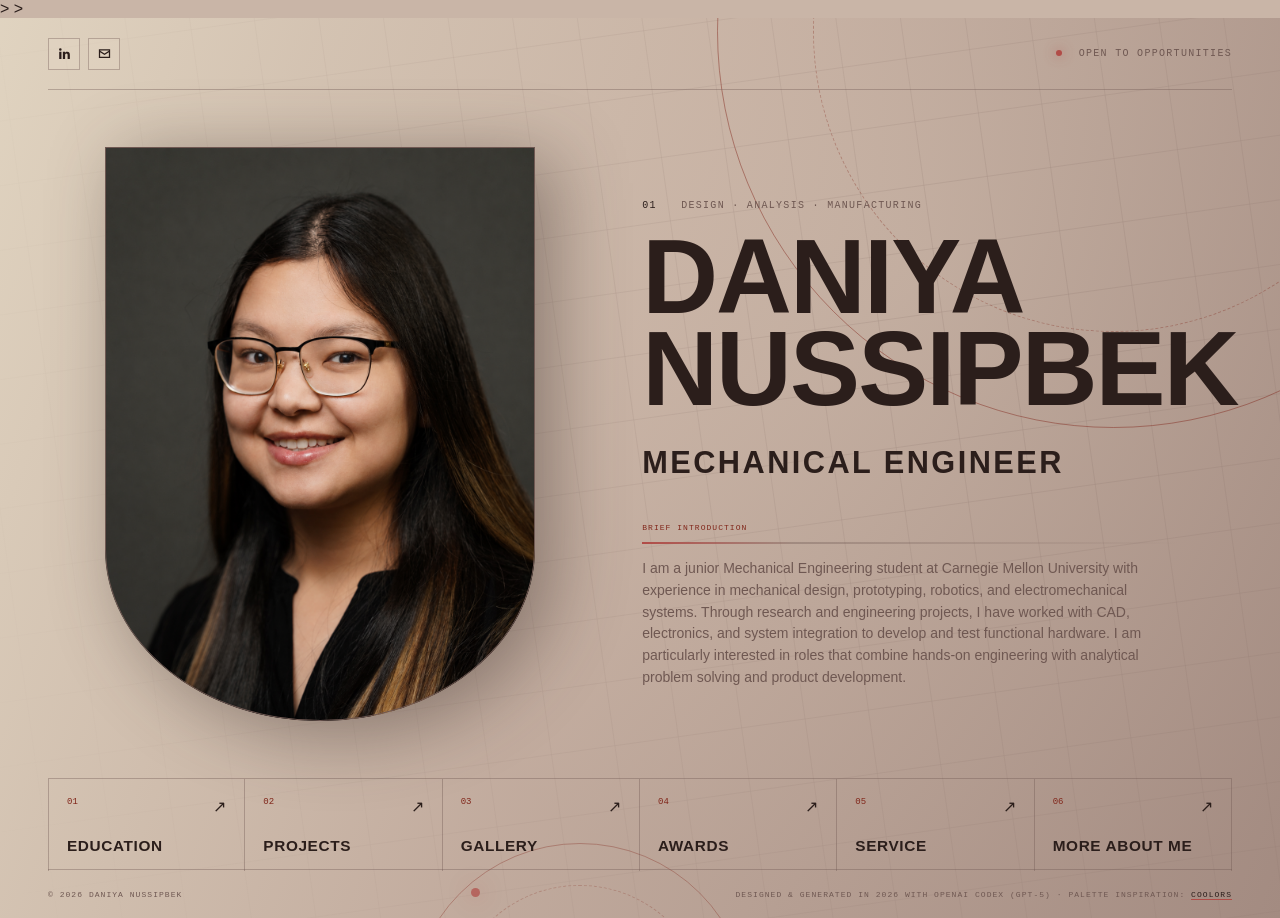
==== index.html @ f83c0a3a "Add rock trivia project" ====
<!doctype html>
<html lang="en">
<head> <!-- behind scenes setup-->>
  <meta charset="utf-8">
  <meta name="viewport" content="width=device-width, initial-scale=1">
  <meta name="description" content="Mechanical engineering portfolio of Daniya Nussipbek.">
  <title>Daniya Nussipbek | Mechanical Engineer</title> <!-- webpage title-->>
  <style>
    :root {
      --ink: #2b1e1b;
      --muted: #6f5852;
      --dim: #81271b;
      --line: rgba(111, 88, 82, 0.38);
      --accent: #b14c47;
      --accent-deep: #81271b;
      --background: #c9b5a7;
      --frame-line: #6f5852;
    }

    * { box-sizing: border-box; }
    html { scroll-behavior: smooth; }
    body {
      margin: 0;
      overflow: hidden;
      background: var(--background);
      color: var(--ink);
      font-family: Inter, "Helvetica Neue", Arial, sans-serif;
    }
    a { color: inherit; text-decoration: none; }

    .site-shell {
      height: 100svh;
      position: relative;
      isolation: isolate;
      overflow: hidden;
      display: grid;
      grid-template-rows: 72px minmax(0, 1fr) 92px 48px;
      background:
        linear-gradient(110deg, rgba(228,216,196,.94), rgba(200,178,164,.84) 48%, rgba(163,139,129,.90)),
        radial-gradient(circle at 72% 28%, #e4d8c4, #a38b81 58%);
    }

    .ambient-grid {
      position: absolute;
      z-index: -3;
      inset: -55%;
      opacity: .38;
      background-image:
        linear-gradient(var(--line) 1px, transparent 1px),
        linear-gradient(90deg, var(--line) 1px, transparent 1px);
      background-size: 64px 64px;
      transform: rotate(-8deg);
      animation: drift-grid 24s linear infinite;
      mask-image: radial-gradient(circle at 64% 45%, black, transparent 58%);
    }

    .orbital {
      position: absolute;
      z-index: -2;
      border: 1px solid rgba(129,39,27,.46);
      border-radius: 50%;
      pointer-events: none;
    }
    .orbital::before,
    .orbital::after {
      content: "";
      position: absolute;
      border-radius: 50%;
    }
    .orbital::before {
      inset: 12%;
      border: 1px dashed rgba(129,39,27,.32);
    }
    .orbital::after {
      width: 9px;
      height: 9px;
      top: 13%;
      left: 18%;
      background: var(--accent);
      box-shadow: 0 0 24px rgba(177,76,71,.9);
    }
    .orbital-one {
      width: min(62vw, 840px);
      aspect-ratio: 1;
      right: -18vw;
      top: -30vw;
      animation: orbit 32s linear infinite;
    }
    .orbital-two {
      width: 340px;
      aspect-ratio: 1;
      left: 32%;
      bottom: -265px;
      opacity: .72;
      animation: orbit-reverse 25s linear infinite;
    }

    .topbar,
    .hero,
    .section-nav,
    .site-footer {
      width: min(1420px, calc(100% - 96px));
      margin-inline: auto;
    }

    .topbar {
      height: 72px;
      display: flex;
      align-items: center;
      justify-content: space-between;
      gap: 18px;
      border-bottom: 1px solid var(--line);
    }
    .contact-links {
      display: flex;
      align-items: center;
      gap: 8px;
    }
    .contact-link {
      display: inline-flex;
      align-items: center;
      justify-content: center;
      width: 32px;
      height: 32px;
      padding: 0;
      border: 1px solid var(--line);
      color: var(--ink);
      background: rgba(228,216,196,.28);
      transition: color .2s ease, background .2s ease, border-color .2s ease;
    }
    .contact-link svg {
      width: 15px;
      height: 15px;
      fill: currentColor;
    }
    .contact-link:hover,
    .contact-link:focus-visible {
      color: var(--cream);
      background: var(--ink);
      border-color: var(--ink);
      outline: none;
    }
    .status {
      color: var(--muted);
      font: 10px ui-monospace, SFMono-Regular, Menlo, Consolas, monospace;
      text-transform: uppercase;
      letter-spacing: .13em;
    }
    .status i {
      display: inline-block;
      width: 6px;
      height: 6px;
      margin-right: 9px;
      border-radius: 50%;
      background: var(--accent);
      box-shadow: 0 0 12px rgba(177,76,71,.8);
    }

    .hero {
      min-height: 0;
      height: 100%;
      display: grid;
      grid-template-columns: minmax(360px, .9fr) minmax(500px, 1.1fr);
      align-items: end;
      gap: clamp(50px, 8vw, 140px);
      padding: 28px 4vw;
    }

    .portrait-column {
      align-self: stretch;
      display: flex;
      align-items: center;
      justify-content: center;
    }
    .portrait-frame {
      position: relative;
      width: min(100%, 430px, calc((100svh - 268px) * .75));
      aspect-ratio: 1086 / 1448;
    }
    .portrait-cutout {
      position: absolute;
      inset: 0;
      overflow: hidden;
      border-radius: 0 0 50% 50% / 0 0 30% 30%;
      background:
        radial-gradient(ellipse at 50% 35%, #a38b81 0 20%, transparent 20.5%),
        radial-gradient(ellipse at 50% 104%, #6f5852 0 48%, transparent 48.5%);
      filter: drop-shadow(18px 12px 36px rgba(43,30,27,.40));
    }
    .portrait-cutout::after {
      content: "";
      position: absolute;
      z-index: 3;
      inset: 0;
      pointer-events: none;
      border: 1px solid var(--frame-line);
      border-radius: inherit;
    }
    .portrait-cutout img {
      position: absolute;
      z-index: 2;
      inset: 0;
      width: 100%;
      height: 100%;
      object-fit: contain;
      object-position: center top;
    }
    .portrait-placeholder {
      position: absolute;
      z-index: 1;
      left: 50%;
      top: 50%;
      width: 210px;
      transform: translate(-50%, -30%);
      text-align: center;
      color: #e4d8c4;
    }
    .portrait-placeholder strong {
      display: block;
      margin: 12px 0 9px;
      font-family: "Arial Narrow", "Roboto Condensed", Arial, sans-serif;
      font-size: 25px;
      line-height: .95;
      text-transform: uppercase;
    }
    .portrait-placeholder small { font-size: 10px; color: #e4d8c4; opacity: .76; }
    .placeholder-code,
    .eyebrow,
    .intro-label,
    .site-footer {
      font-family: ui-monospace, SFMono-Regular, Menlo, Consolas, monospace;
      text-transform: uppercase;
      letter-spacing: .13em;
    }
    .placeholder-code { color: #e4d8c4; font-size: 9px; }
    .hero-copy { align-self: center; padding-top: 20px; }
    .eyebrow { margin: 0 0 20px; color: var(--muted); font-size: 10px; }
    .eyebrow span { color: var(--ink); margin-right: 17px; }
    h1 {
      margin: 0;
      font-family: "Arial Narrow", "Roboto Condensed", Impact, sans-serif;
      font-size: clamp(78px, 8.2vw, 132px);
      font-weight: 700;
      line-height: .88;
      letter-spacing: -.018em;
      text-transform: uppercase;
    }
    .role {
      margin: 30px 0 0;
      color: var(--ink);
      font-family: "Arial Narrow", "Roboto Condensed", Arial, sans-serif;
      font-size: clamp(24px, 2.4vw, 38px);
      font-weight: 600;
      letter-spacing: .08em;
      text-transform: uppercase;
    }
    .intro-block { margin-top: 42px; max-width: 600px; }
    .intro-label { display: block; margin-bottom: 10px; color: var(--dim); font-size: 8px; }
    .intro-line { height: 2px; background: linear-gradient(90deg, var(--accent), var(--line) 28%, transparent); }
    .intro-placeholder {
      margin: 14px 0 0;
      color: var(--muted);
      font-family: "Avenir Next", Avenir, "Helvetica Neue", Arial, sans-serif;
      font-size: 14px;
      font-weight: 500;
      line-height: 1.55;
      letter-spacing: 0;
    }

    .section-nav {
      display: grid;
      grid-template-columns: repeat(6, 1fr);
      border-top: 1px solid var(--line);
      border-bottom: 1px solid var(--line);
    }
    .section-link {
      min-height: 0;
      height: 92px;
      padding: 18px 18px 16px;
      display: grid;
      grid-template-columns: 1fr auto;
      grid-template-rows: auto 1fr;
      border-right: 1px solid var(--line);
      transition: background .25s ease, color .25s ease;
    }
    .section-link:first-child { border-left: 1px solid var(--line); }
    .section-link:hover,
    .section-link:focus-visible {
      background: var(--ink);
      color: #e4d8c4;
      outline: none;
    }
    .section-link:hover .section-index,
    .section-link:focus-visible .section-index { color: #e4d8c4; }
    .section-index { color: var(--dim); font: 9px ui-monospace, SFMono-Regular, Menlo, monospace; }
    .section-arrow { font-size: 16px; }
    .section-label {
      align-self: end;
      font-family: "Arial Narrow", "Roboto Condensed", Arial, sans-serif;
      font-size: clamp(14px, 1.2vw, 18px);
      font-weight: 700;
      text-transform: uppercase;
      letter-spacing: .04em;
    }

    .site-footer {
      min-height: 0;
      height: 48px;
      display: flex;
      align-items: center;
      justify-content: space-between;
      gap: 24px;
      color: var(--muted);
      font-size: 8px;
    }
    .site-footer a { color: var(--ink); border-bottom: 1px solid var(--accent); }

    @keyframes drift-grid { to { transform: rotate(-8deg) translate3d(64px,64px,0); } }
    @keyframes orbit { to { transform: rotate(360deg); } }
    @keyframes orbit-reverse { to { transform: rotate(-360deg); } }

    @media (min-width: 701px) and (max-height: 760px) {
      body {
        overflow-x: hidden;
        overflow-y: auto;
      }
      .site-shell {
        height: auto;
        min-height: 100svh;
        grid-template-rows: 72px auto 92px 48px;
      }
      .hero {
        height: auto;
        min-height: 560px;
      }
      .portrait-frame {
        width: min(100%, 430px);
      }
    }

    @media (max-width: 1020px) {
      .topbar, .hero, .section-nav, .site-footer { width: min(100% - 48px, 900px); }
      .hero { grid-template-columns: .85fr 1.15fr; gap: 36px; padding-inline: 0; }
      h1 { font-size: clamp(62px, 9vw, 92px); }
    }

    @media (max-width: 700px) {
      body { overflow: auto; }
      .site-shell { height: auto; min-height: 100svh; display: block; }
      .topbar, .hero, .section-nav, .site-footer { width: calc(100% - 36px); }
      .topbar { height: 76px; }
      .contact-link { width: 30px; height: 30px; }
      .status { font-size: 8px; letter-spacing: .08em; }
      .hero { min-height: 0; grid-template-columns: 1fr; gap: 38px; padding: 42px 0 46px; }
      .hero-copy { grid-row: 1; }
      h1 { font-size: clamp(61px, 20vw, 98px); }
      .role { margin-top: 22px; }
      .intro-block { margin-top: 30px; }
      .portrait-column { grid-row: 2; }
      .portrait-frame { width: min(100%, 430px); margin-inline: auto; }
      .section-nav { grid-template-columns: repeat(2, 1fr); }
      .section-link { min-height: 106px; height: auto; }
      .section-link:nth-child(3) { border-right: 1px solid var(--line); }
      .section-link:nth-child(even) { border-right: 0; }
      .site-footer { padding: 24px 0; flex-direction: column; align-items: flex-start; }
    }

    @media (prefers-reduced-motion: reduce) {
      .ambient-grid, .orbital { animation: none; }
      html { scroll-behavior: auto; }
    }
  </style>
</head>
<body>
  <main class="site-shell">
    <div class="ambient-grid" aria-hidden="true"></div>
    <div class="orbital orbital-one" aria-hidden="true"></div>
    <div class="orbital orbital-two" aria-hidden="true"></div>

    <header class="topbar">
      <nav class="contact-links" aria-label="Contact links">
        <a class="contact-link" href="https://www.linkedin.com/in/ns-daniya/" target="_blank" rel="noreferrer" aria-label="LinkedIn profile" title="LinkedIn">
          <svg viewBox="0 0 24 24" aria-hidden="true"><path d="M5.34 3.6a2.07 2.07 0 1 1 0 4.14 2.07 2.07 0 0 1 0-4.14ZM3.55 9.31h3.58V20.8H3.55V9.31Zm5.82 0h3.43v1.57h.05c.48-.91 1.65-1.87 3.4-1.87 3.63 0 4.3 2.39 4.3 5.5v6.29h-3.57v-5.57c0-1.33-.03-3.04-1.86-3.04-1.86 0-2.14 1.45-2.14 2.94v5.67H9.37V9.31Z"/></svg>
        </a>
        <a class="contact-link" href="mailto:ns.daniya@gmail.com" aria-label="Email ns.daniya@gmail.com" title="Email">
          <svg viewBox="0 0 24 24" aria-hidden="true"><path d="M3 5h18v14H3V5Zm2 2v.48l7 4.5 7-4.5V7H5Zm14 10V9.85l-7 4.5-7-4.5V17h14Z"/></svg>
        </a>
      </nav>
      <span class="status"><i></i> Open to opportunities</span>
    </header>

    <section class="hero" aria-labelledby="hero-title">
      <div class="portrait-column">
        <div class="portrait-frame">
          <div class="portrait-cutout">
            <div class="portrait-placeholder">
              <span class="placeholder-code">IMG_01</span>
              <strong>Your cut-out<br>headshot</strong>
              <small>Save your image as Headshot.png</small>
            </div>
            <img src="images/Headshot.png" alt="Portrait of Daniya Nussipbek" onerror="this.style.display='none'">
          </div>
        </div>
      </div>

      <div class="hero-copy">
        <p class="eyebrow"><span>01</span> Design · Analysis · Manufacturing</p>
        <h1 id="hero-title">Daniya<br>Nussipbek</h1>
        <p class="role">Mechanical Engineer</p>
        <div class="intro-block">
          <span class="intro-label">Brief introduction</span>
          <div class="intro-line" aria-hidden="true"></div>
          <p class="intro-placeholder">I am a junior Mechanical Engineering student at Carnegie Mellon University with experience in mechanical design, prototyping, robotics, and electromechanical systems. Through research and engineering projects, I have worked with CAD, electronics, and system integration to develop and test functional hardware. I am particularly interested in roles that combine hands-on engineering with analytical problem solving and product development.</p>
        </div>
      </div>
    </section>

    <nav class="section-nav" aria-label="Portfolio sections">
      <a class="section-link" href="education.html"><span class="section-index">01</span><span class="section-arrow" aria-hidden="true">↗</span><span class="section-label">Education</span></a>
      <a class="section-link" href="projects.html"><span class="section-index">02</span><span class="section-arrow" aria-hidden="true">↗</span><span class="section-label">Projects</span></a>
      <a class="section-link" href="gallery.html"><span class="section-index">03</span><span class="section-arrow" aria-hidden="true">↗</span><span class="section-label">Gallery</span></a>
      <a class="section-link" href="awards.html"><span class="section-index">04</span><span class="section-arrow" aria-hidden="true">↗</span><span class="section-label">Awards</span></a>
      <a class="section-link" href="service.html"><span class="section-index">05</span><span class="section-arrow" aria-hidden="true">↗</span><span class="section-label">Service</span></a>
      <a class="section-link" href="more-about-me.html"><span class="section-index">06</span><span class="section-arrow" aria-hidden="true">↗</span><span class="section-label">More About Me</span></a>
    </nav>

    <footer class="site-footer">
      <span>© 2026 Daniya Nussipbek</span>
      <span>Designed &amp; generated in 2026 with OpenAI Codex (GPT-5) · Palette inspiration: <a href="https://coolors.co/" target="_blank" rel="noreferrer">Coolors</a></span>
    </footer>
  </main>
</body>
</html>
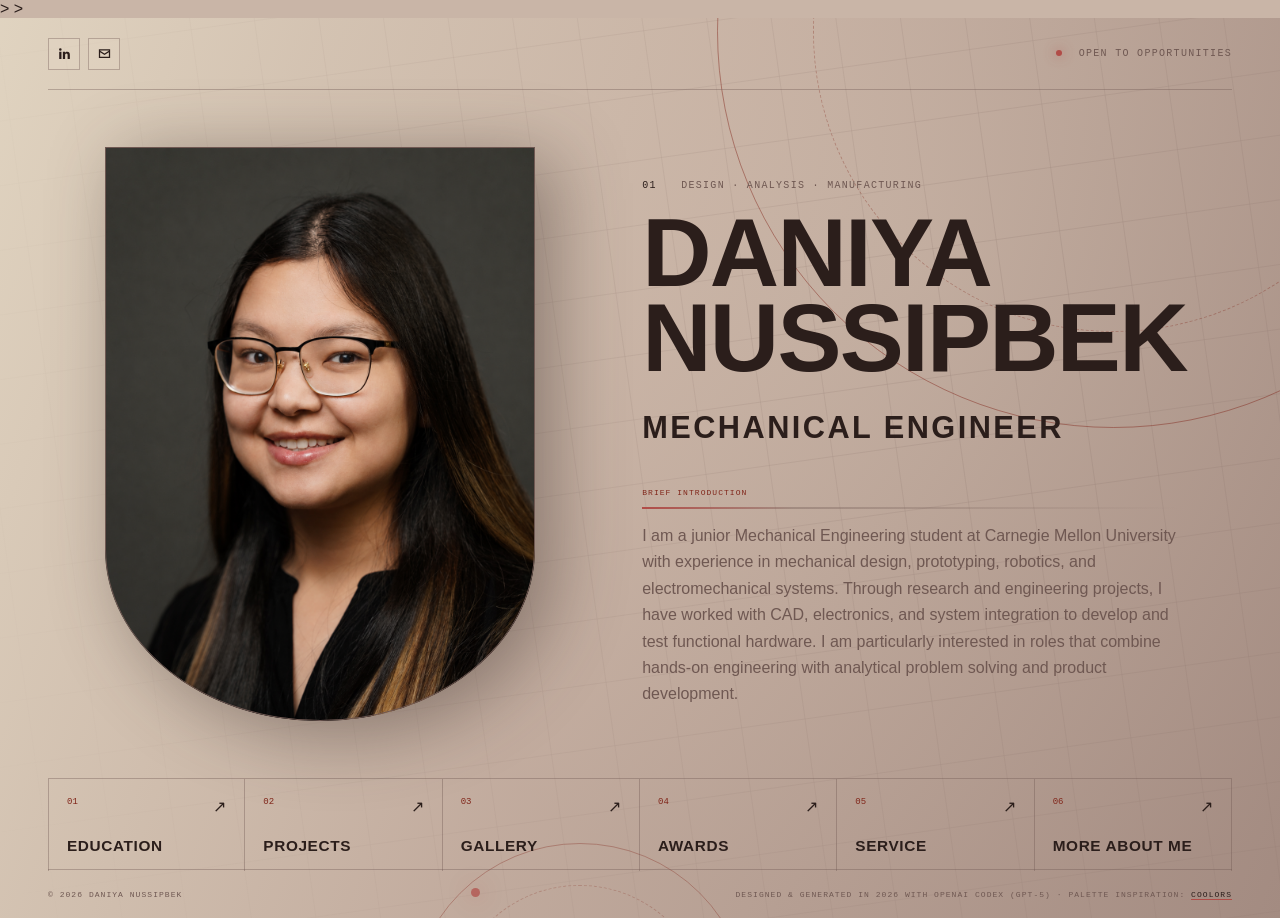
==== commit f07607fd: "Update project" ====
--- a/index.html
+++ b/index.html
@@ -239,7 +239,7 @@
     h1 {
       margin: 0;
       font-family: "Arial Narrow", "Roboto Condensed", Impact, sans-serif;
-      font-size: clamp(78px, 8.2vw, 132px);
+      font-size: clamp(72px, 7.5vw, 120px);
       font-weight: 700;
       line-height: .88;
       letter-spacing: -.018em;
@@ -261,9 +261,9 @@
       margin: 14px 0 0;
       color: var(--muted);
       font-family: "Avenir Next", Avenir, "Helvetica Neue", Arial, sans-serif;
-      font-size: 14px;
+      font-size: 16px;
       font-weight: 500;
-      line-height: 1.55;
+      line-height: 1.65;
       letter-spacing: 0;
     }
 
@@ -341,7 +341,7 @@
     @media (max-width: 1020px) {
       .topbar, .hero, .section-nav, .site-footer { width: min(100% - 48px, 900px); }
       .hero { grid-template-columns: .85fr 1.15fr; gap: 36px; padding-inline: 0; }
-      h1 { font-size: clamp(62px, 9vw, 92px); }
+      h1 { font-size: clamp(58px, 8.3vw, 84px); }
     }
 
     @media (max-width: 700px) {
@@ -353,7 +353,7 @@
       .status { font-size: 8px; letter-spacing: .08em; }
       .hero { min-height: 0; grid-template-columns: 1fr; gap: 38px; padding: 42px 0 46px; }
       .hero-copy { grid-row: 1; }
-      h1 { font-size: clamp(61px, 20vw, 98px); }
+      h1 { font-size: clamp(56px, 18vw, 86px); }
       .role { margin-top: 22px; }
       .intro-block { margin-top: 30px; }
       .portrait-column { grid-row: 2; }
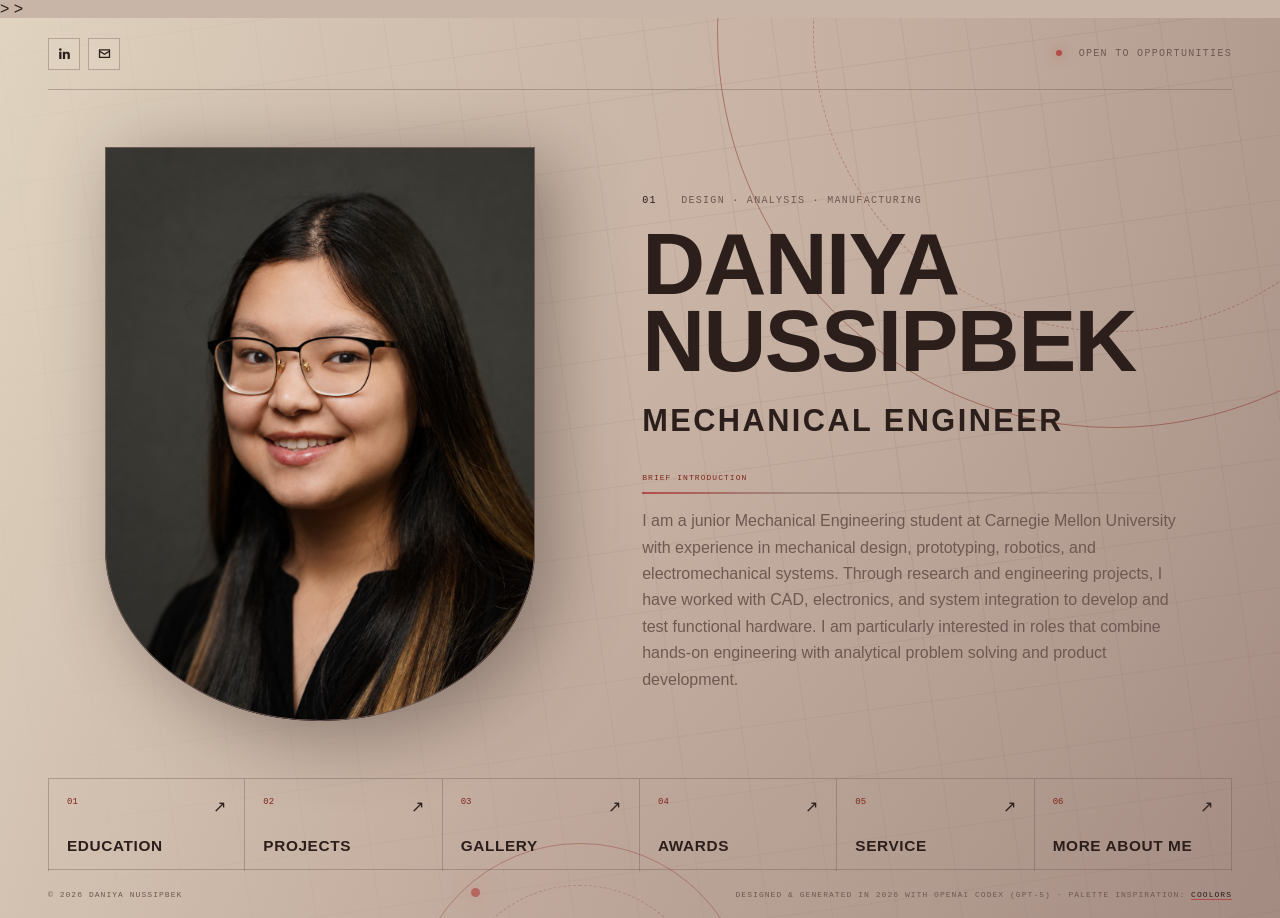
==== commit 752da7eb: "Update project" ====
--- a/index.html
+++ b/index.html
@@ -239,14 +239,14 @@
     h1 {
       margin: 0;
       font-family: "Arial Narrow", "Roboto Condensed", Impact, sans-serif;
-      font-size: clamp(72px, 7.5vw, 120px);
+      font-size: clamp(66px, 6.8vw, 108px);
       font-weight: 700;
       line-height: .88;
       letter-spacing: -.018em;
       text-transform: uppercase;
     }
     .role {
-      margin: 30px 0 0;
+      margin: 24px 0 0;
       color: var(--ink);
       font-family: "Arial Narrow", "Roboto Condensed", Arial, sans-serif;
       font-size: clamp(24px, 2.4vw, 38px);
@@ -254,7 +254,7 @@
       letter-spacing: .08em;
       text-transform: uppercase;
     }
-    .intro-block { margin-top: 42px; max-width: 600px; }
+    .intro-block { margin-top: 34px; max-width: 600px; }
     .intro-label { display: block; margin-bottom: 10px; color: var(--dim); font-size: 8px; }
     .intro-line { height: 2px; background: linear-gradient(90deg, var(--accent), var(--line) 28%, transparent); }
     .intro-placeholder {
@@ -341,7 +341,7 @@
     @media (max-width: 1020px) {
       .topbar, .hero, .section-nav, .site-footer { width: min(100% - 48px, 900px); }
       .hero { grid-template-columns: .85fr 1.15fr; gap: 36px; padding-inline: 0; }
-      h1 { font-size: clamp(58px, 8.3vw, 84px); }
+      h1 { font-size: clamp(54px, 7.7vw, 78px); }
     }
 
     @media (max-width: 700px) {
@@ -353,7 +353,7 @@
       .status { font-size: 8px; letter-spacing: .08em; }
       .hero { min-height: 0; grid-template-columns: 1fr; gap: 38px; padding: 42px 0 46px; }
       .hero-copy { grid-row: 1; }
-      h1 { font-size: clamp(56px, 18vw, 86px); }
+      h1 { font-size: clamp(52px, 16.5vw, 80px); }
       .role { margin-top: 22px; }
       .intro-block { margin-top: 30px; }
       .portrait-column { grid-row: 2; }
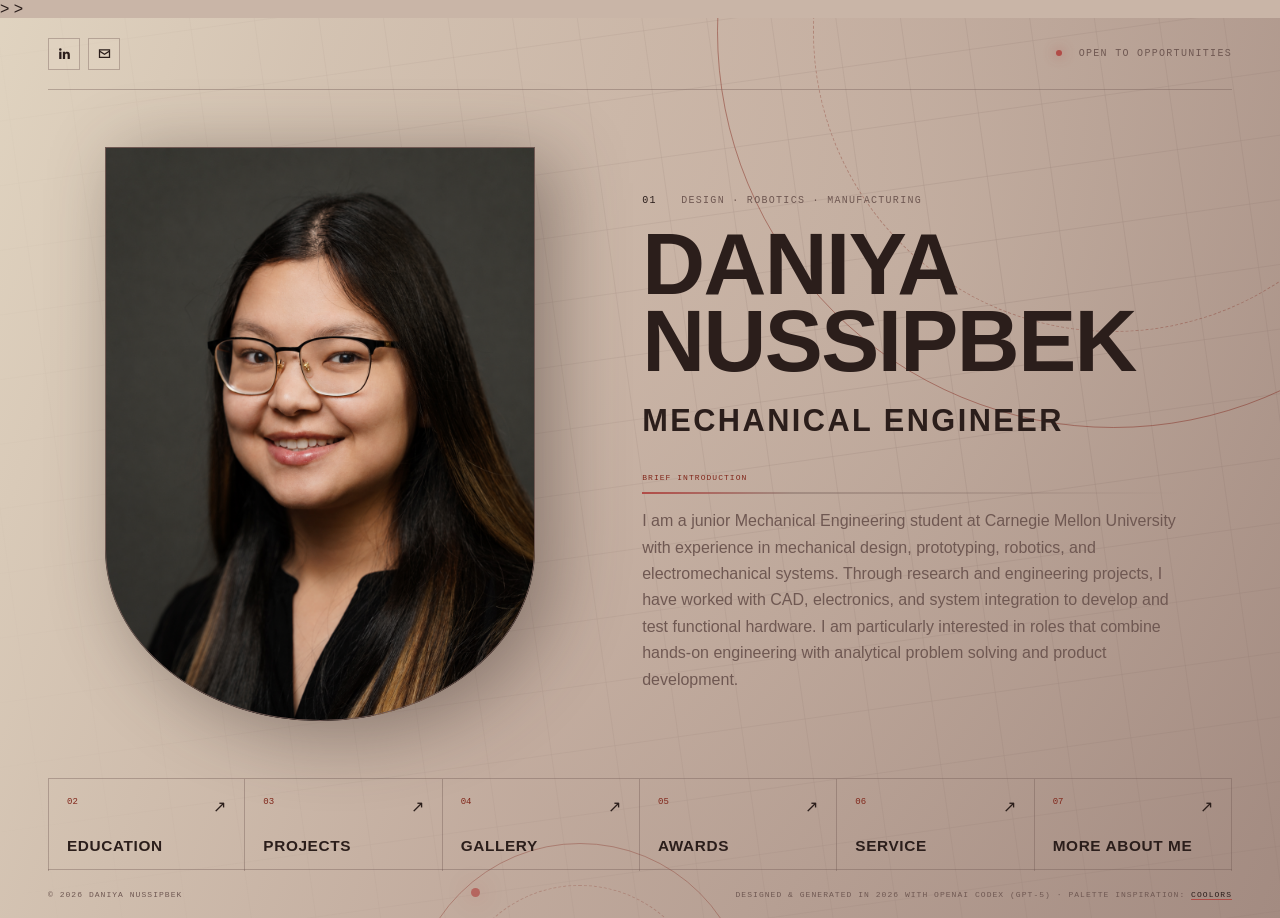
==== commit 379d61d1: "Update project" ====
--- a/index.html
+++ b/index.html
@@ -404,7 +404,7 @@
       </div>
 
       <div class="hero-copy">
-        <p class="eyebrow"><span>01</span> Design · Analysis · Manufacturing</p>
+        <p class="eyebrow"><span>01</span> Design · Robotics · Manufacturing</p>
         <h1 id="hero-title">Daniya<br>Nussipbek</h1>
         <p class="role">Mechanical Engineer</p>
         <div class="intro-block">
@@ -416,12 +416,12 @@
     </section>
 
     <nav class="section-nav" aria-label="Portfolio sections">
-      <a class="section-link" href="education.html"><span class="section-index">01</span><span class="section-arrow" aria-hidden="true">↗</span><span class="section-label">Education</span></a>
-      <a class="section-link" href="projects.html"><span class="section-index">02</span><span class="section-arrow" aria-hidden="true">↗</span><span class="section-label">Projects</span></a>
-      <a class="section-link" href="gallery.html"><span class="section-index">03</span><span class="section-arrow" aria-hidden="true">↗</span><span class="section-label">Gallery</span></a>
-      <a class="section-link" href="awards.html"><span class="section-index">04</span><span class="section-arrow" aria-hidden="true">↗</span><span class="section-label">Awards</span></a>
-      <a class="section-link" href="service.html"><span class="section-index">05</span><span class="section-arrow" aria-hidden="true">↗</span><span class="section-label">Service</span></a>
-      <a class="section-link" href="more-about-me.html"><span class="section-index">06</span><span class="section-arrow" aria-hidden="true">↗</span><span class="section-label">More About Me</span></a>
+      <a class="section-link" href="education.html"><span class="section-index">02</span><span class="section-arrow" aria-hidden="true">↗</span><span class="section-label">Education</span></a>
+      <a class="section-link" href="projects.html"><span class="section-index">03</span><span class="section-arrow" aria-hidden="true">↗</span><span class="section-label">Projects</span></a>
+      <a class="section-link" href="gallery.html"><span class="section-index">04</span><span class="section-arrow" aria-hidden="true">↗</span><span class="section-label">Gallery</span></a>
+      <a class="section-link" href="awards.html"><span class="section-index">05</span><span class="section-arrow" aria-hidden="true">↗</span><span class="section-label">Awards</span></a>
+      <a class="section-link" href="service.html"><span class="section-index">06</span><span class="section-arrow" aria-hidden="true">↗</span><span class="section-label">Service</span></a>
+      <a class="section-link" href="more-about-me.html"><span class="section-index">07</span><span class="section-arrow" aria-hidden="true">↗</span><span class="section-label">More About Me</span></a>
     </nav>
 
     <footer class="site-footer">
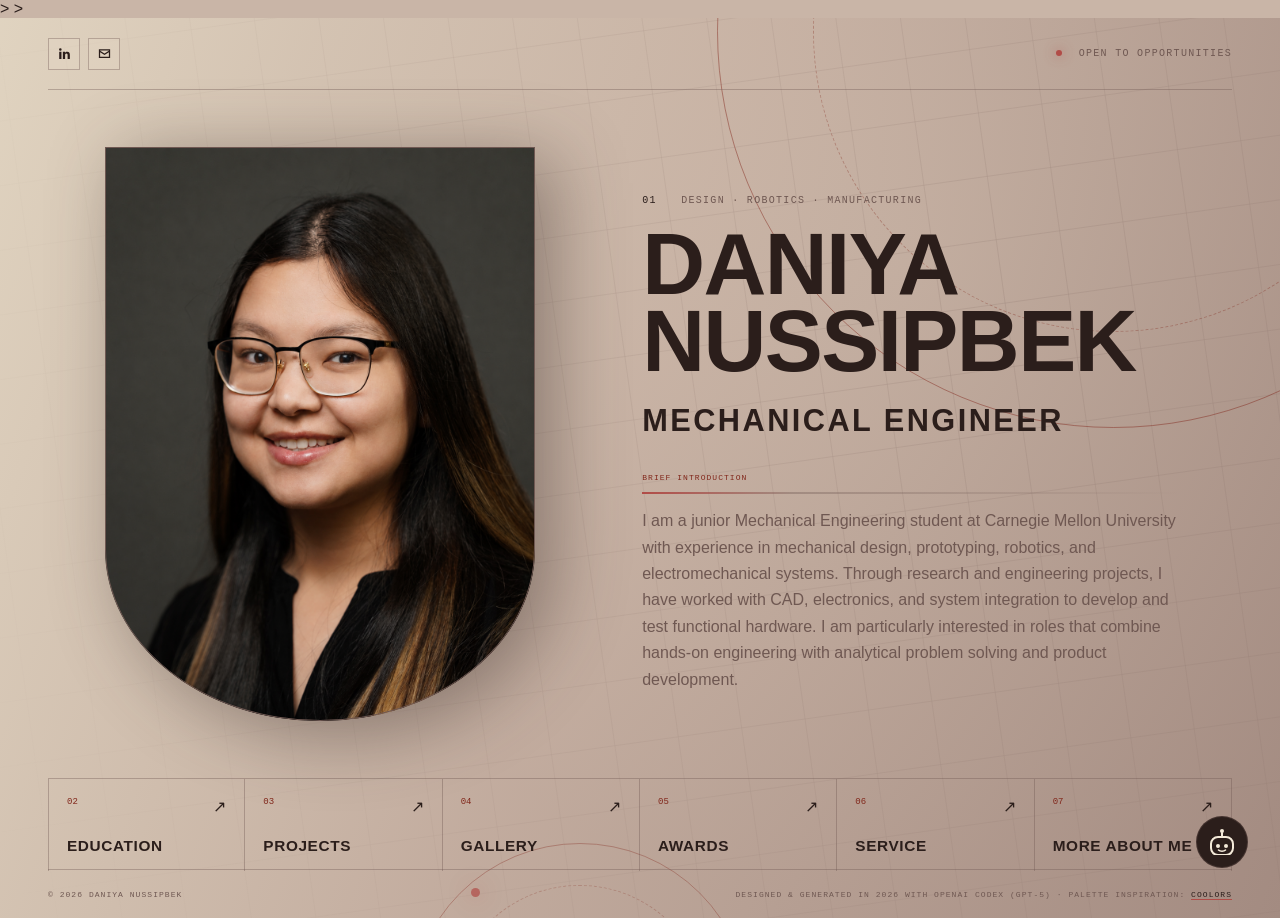
==== commit 33903ea2: "Add MODI chatbot frontend" ====
--- a/index.html
+++ b/index.html
@@ -370,6 +370,7 @@
       html { scroll-behavior: auto; }
     }
   </style>
+  <link rel="stylesheet" href="chatbot.css">
 </head>
 <body>
   <main class="site-shell">
@@ -429,5 +430,6 @@
       <span>Designed &amp; generated in 2026 with OpenAI Codex (GPT-5) · Palette inspiration: <a href="https://coolors.co/" target="_blank" rel="noreferrer">Coolors</a></span>
     </footer>
   </main>
+  <script src="chatbot.js" defer></script>
 </body>
 </html>
--- a/chatbot.css
+++ b/chatbot.css
@@ -0,0 +1,281 @@
+/* MODI floating chatbot — shared across portfolio pages */
+#modi-widget {
+  --modi-ink: #2b1e1b;
+  --modi-muted: #6f5852;
+  --modi-cream: #f4ead9;
+  --modi-taupe: #d6c1ae;
+  --modi-accent: #b14c47;
+  --modi-deep-red: #81271b;
+  --modi-line: rgba(111, 88, 82, .38);
+
+  position: fixed;
+  right: clamp(16px, 3vw, 32px);
+  bottom: clamp(16px, 3vw, 32px);
+  z-index: 9999;
+  font-family: Inter, "Helvetica Neue", Arial, sans-serif;
+  color: var(--modi-ink);
+}
+
+#modi-widget * { box-sizing: border-box; }
+
+/* --- Toggle button --- */
+#modi-toggle {
+  display: flex;
+  align-items: center;
+  justify-content: center;
+  height: 52px;
+  width: 52px;
+  padding: 0;
+  border: 1px solid var(--modi-line);
+  border-radius: 999px;
+  background: var(--modi-ink);
+  color: var(--modi-cream);
+  cursor: pointer;
+  overflow: hidden;
+  transition: width .28s ease, padding .28s ease, background .2s ease, border-color .2s ease;
+}
+#modi-toggle:hover,
+#modi-toggle:focus-visible {
+  width: 138px;
+  padding: 0 20px 0 9px;
+  justify-content: flex-start;
+  background: var(--modi-accent);
+  border-color: var(--modi-accent);
+  outline: none;
+}
+#modi-toggle svg { width: 32px; height: 26px; flex-shrink: 0; }
+.modi-toggle-antenna {
+  transform-origin: 16px 8px;
+  animation: modi-antenna-swing 2.4s ease-in-out infinite;
+}
+@keyframes modi-antenna-swing {
+  0%, 100% { transform: rotate(0deg); }
+  25% { transform: rotate(-14deg); }
+  50% { transform: rotate(0deg); }
+  75% { transform: rotate(14deg); }
+}
+#modi-toggle span {
+  margin-left: 0;
+  max-width: 0;
+  opacity: 0;
+  overflow: hidden;
+  white-space: nowrap;
+  font-family: "Arial Narrow", "Roboto Condensed", Arial, sans-serif;
+  font-size: 14px;
+  font-weight: 700;
+  letter-spacing: .06em;
+  text-transform: uppercase;
+  transition: max-width .28s ease, opacity .18s ease, margin-left .28s ease;
+}
+#modi-toggle:hover span,
+#modi-toggle:focus-visible span {
+  margin-left: 8px;
+  max-width: 70px;
+  opacity: 1;
+}
+#modi-widget[data-open="true"] #modi-toggle { display: none; }
+
+/* --- Panel --- */
+#modi-panel {
+  display: flex;
+  flex-direction: column;
+  width: min(360px, calc(100vw - 32px));
+  height: min(520px, calc(100vh - 96px));
+  background: var(--modi-cream);
+  border: 1px solid var(--modi-line);
+  box-shadow: 0 18px 48px rgba(43, 30, 27, .28);
+}
+#modi-widget[data-open="false"] #modi-panel { display: none; }
+
+/* --- Header --- */
+#modi-header {
+  display: flex;
+  align-items: center;
+  justify-content: space-between;
+  gap: 12px;
+  height: 58px;
+  padding: 0 10px 0 16px;
+  flex-shrink: 0;
+  background: var(--modi-ink);
+  color: var(--modi-cream);
+  border-bottom: 1px solid var(--modi-line);
+}
+#modi-header-main {
+  display: flex;
+  align-items: center;
+  gap: 10px;
+  min-width: 0;
+  flex: 1;
+}
+#modi-robot {
+  position: relative;
+  width: 34px;
+  height: 34px;
+  flex-shrink: 0;
+  color: var(--modi-cream);
+}
+#modi-robot svg {
+  position: absolute;
+  inset: 0;
+  width: 100%;
+  height: 100%;
+}
+.modi-robot-arm {
+  transform-origin: 9px 20px;
+  animation: modi-wave 1.6s ease-in-out infinite;
+}
+@keyframes modi-wave {
+  0%, 100% { transform: rotate(0deg); }
+  25% { transform: rotate(-18deg); }
+  50% { transform: rotate(4deg); }
+  75% { transform: rotate(-14deg); }
+}
+.modi-dot { animation: modi-think-pulse 1.2s ease-in-out infinite; }
+.modi-dot-2 { animation-delay: .2s; }
+.modi-dot-3 { animation-delay: .4s; }
+@keyframes modi-think-pulse {
+  0%, 100% { opacity: .25; transform: translateY(0); }
+  50% { opacity: 1; transform: translateY(-2px); }
+}
+#modi-header-text { min-width: 0; }
+#modi-header-title {
+  margin: 0;
+  font-family: "Arial Narrow", "Roboto Condensed", Impact, sans-serif;
+  font-size: 16px;
+  font-weight: 700;
+  letter-spacing: .03em;
+  text-transform: uppercase;
+  white-space: nowrap;
+  overflow: hidden;
+  text-overflow: ellipsis;
+}
+#modi-close {
+  display: inline-flex;
+  align-items: center;
+  justify-content: center;
+  width: 30px;
+  height: 30px;
+  padding: 0;
+  flex-shrink: 0;
+  border: 1px solid var(--modi-line);
+  background: transparent;
+  color: var(--modi-cream);
+  cursor: pointer;
+  transition: background .2s ease, border-color .2s ease;
+}
+#modi-close:hover,
+#modi-close:focus-visible {
+  background: var(--modi-accent);
+  border-color: var(--modi-accent);
+  outline: none;
+}
+#modi-close svg { width: 13px; height: 13px; fill: currentColor; }
+
+/* --- Message area --- */
+#modi-body {
+  flex: 1;
+  min-height: 0;
+  overflow-y: auto;
+  padding: 16px;
+  display: flex;
+  flex-direction: column;
+  gap: 12px;
+}
+
+.modi-msg {
+  max-width: 84%;
+  padding: 10px 12px;
+  font-size: 13px;
+  line-height: 1.5;
+  border: 1px solid var(--modi-line);
+}
+.modi-msg-bot {
+  align-self: flex-start;
+  background: rgba(255, 255, 255, .5);
+  color: var(--modi-ink);
+  border-top-left-radius: 0;
+}
+.modi-msg-user {
+  align-self: flex-end;
+  background: var(--modi-deep-red);
+  color: var(--modi-cream);
+  border-color: var(--modi-deep-red);
+}
+
+#modi-suggestions {
+  display: flex;
+  flex-direction: column;
+  gap: 8px;
+  align-self: stretch;
+}
+.modi-suggestion {
+  text-align: left;
+  padding: 9px 12px;
+  font-family: Inter, "Helvetica Neue", Arial, sans-serif;
+  font-size: 12.5px;
+  color: var(--modi-ink);
+  background: transparent;
+  border: 1px solid var(--modi-line);
+  cursor: pointer;
+  transition: background .2s ease, color .2s ease, border-color .2s ease;
+}
+.modi-suggestion:hover,
+.modi-suggestion:focus-visible {
+  background: var(--modi-ink);
+  color: var(--modi-cream);
+  border-color: var(--modi-ink);
+  outline: none;
+}
+
+/* --- Input row --- */
+#modi-input-row {
+  display: flex;
+  align-items: stretch;
+  gap: 8px;
+  flex-shrink: 0;
+  padding: 12px;
+  border-top: 1px solid var(--modi-line);
+  background: rgba(255, 255, 255, .25);
+}
+#modi-input {
+  flex: 1;
+  min-width: 0;
+  height: 38px;
+  padding: 0 12px;
+  font-family: Inter, "Helvetica Neue", Arial, sans-serif;
+  font-size: 13px;
+  color: var(--modi-ink);
+  background: var(--modi-cream);
+  border: 1px solid var(--modi-line);
+}
+#modi-input::placeholder { color: var(--modi-muted); }
+#modi-input:focus {
+  outline: none;
+  border-color: var(--modi-accent);
+}
+#modi-send {
+  display: inline-flex;
+  align-items: center;
+  justify-content: center;
+  width: 38px;
+  height: 38px;
+  padding: 0;
+  flex-shrink: 0;
+  border: 1px solid var(--modi-ink);
+  background: var(--modi-ink);
+  color: var(--modi-cream);
+  cursor: pointer;
+  transition: background .2s ease, border-color .2s ease;
+}
+#modi-send:hover,
+#modi-send:focus-visible {
+  background: var(--modi-accent);
+  border-color: var(--modi-accent);
+  outline: none;
+}
+#modi-send svg { width: 15px; height: 15px; fill: currentColor; }
+
+@media (max-width: 480px) {
+  #modi-widget { right: 12px; bottom: 12px; }
+  #modi-panel { width: calc(100vw - 24px); height: calc(100vh - 88px); }
+}
